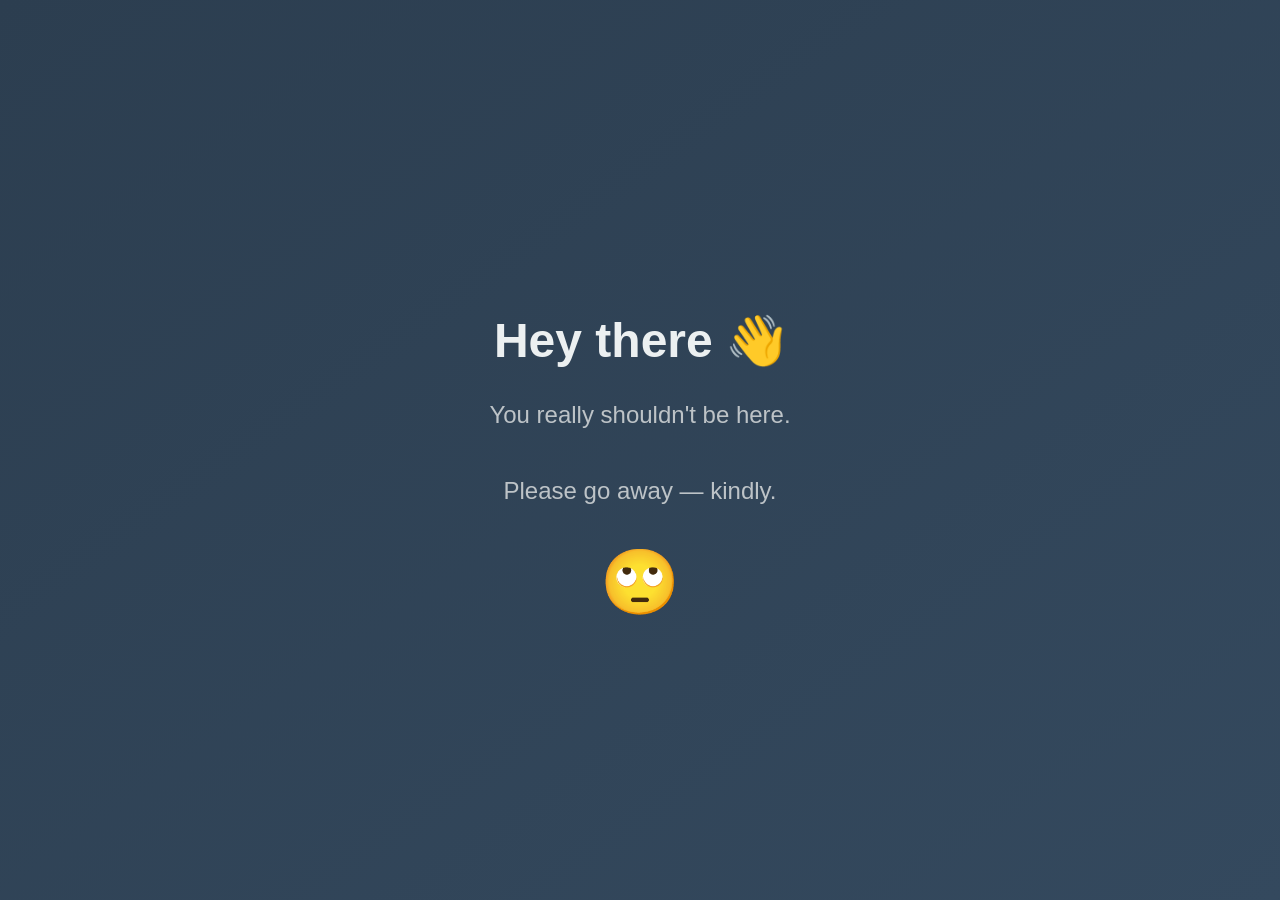
==== index.html @ 0ae99808 "Create index.html Add site" ====
<!DOCTYPE html>
<html lang="en">
<head>
  <meta charset="UTF-8">
  <title>Go Away 👀</title>
  <style>
    body {
      background: linear-gradient(145deg, #2c3e50, #34495e);
      color: #ecf0f1;
      font-family: 'Segoe UI', Tahoma, Geneva, Verdana, sans-serif;
      display: flex;
      align-items: center;
      justify-content: center;
      height: 100vh;
      margin: 0;
      text-align: center;
      flex-direction: column;
    }

    h1 {
      font-size: 3rem;
      margin-bottom: 0.5rem;
    }

    p {
      font-size: 1.5rem;
      color: #bdc3c7;
    }

    .emoji {
      font-size: 4rem;
      margin-top: 1rem;
      animation: blink 3s infinite;
    }

    @keyframes blink {
      0%, 100% { opacity: 1; }
      50% { opacity: 0.3; }
    }
  </style>
</head>
<body>
  <h1>Hey there 👋</h1>
  <p>You really shouldn't be here.</p>
  <p>Please go away — kindly.</p>
  <div class="emoji">🙄</div>
</body>
</html>
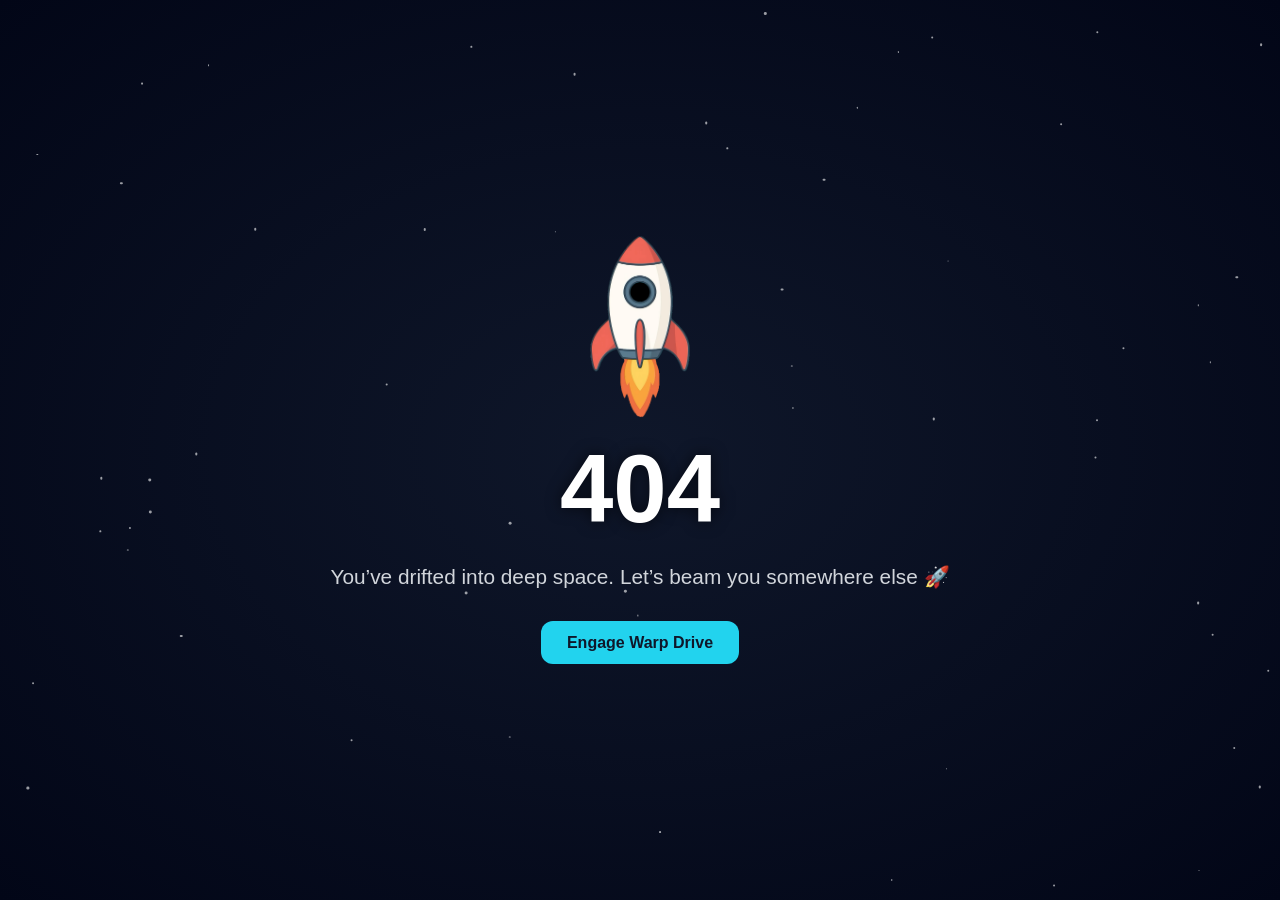
==== commit 00165500: "Improve website, add rocket design with animations" ====
--- a/index.html
+++ b/index.html
@@ -1,48 +1,25 @@
 <!DOCTYPE html>
 <html lang="en">
 <head>
-  <meta charset="UTF-8">
-  <title>Go Away 👀</title>
-  <style>
-    body {
-      background: linear-gradient(145deg, #2c3e50, #34495e);
-      color: #ecf0f1;
-      font-family: 'Segoe UI', Tahoma, Geneva, Verdana, sans-serif;
-      display: flex;
-      align-items: center;
-      justify-content: center;
-      height: 100vh;
-      margin: 0;
-      text-align: center;
-      flex-direction: column;
-    }
-
-    h1 {
-      font-size: 3rem;
-      margin-bottom: 0.5rem;
-    }
-
-    p {
-      font-size: 1.5rem;
-      color: #bdc3c7;
-    }
-
-    .emoji {
-      font-size: 4rem;
-      margin-top: 1rem;
-      animation: blink 3s infinite;
-    }
-
-    @keyframes blink {
-      0%, 100% { opacity: 1; }
-      50% { opacity: 0.3; }
-    }
-  </style>
+<meta charset="UTF-8">
+<meta name="viewport" content="width=device-width, initial-scale=1.0">
+<title>Lost in Space - 404</title>
+<link rel="stylesheet" href="style.css">
 </head>
 <body>
-  <h1>Hey there 👋</h1>
-  <p>You really shouldn't be here.</p>
-  <p>Please go away — kindly.</p>
-  <div class="emoji">🙄</div>
+
+<div class="stars"></div>
+
+<div class="container" id="scene">
+  <!-- Rocket PNG -->
+  <img id="rocket" src="rocket.png" alt="Rocket">
+
+  <h1>404</h1>
+  <p>You’ve drifted into deep space. Let’s beam you somewhere else 🚀</p>
+  <button onclick="warp()">Engage Warp Drive</button>
+</div>
+
+<script src="script.js"></script>
+
 </body>
 </html>
--- a/style.css
+++ b/style.css
@@ -0,0 +1,100 @@
+  body {
+    margin: 0;
+    height: 100vh;
+    overflow: hidden;
+    background: radial-gradient(ellipse at center, #0f172a 0%, #020617 100%);
+    font-family: 'Segoe UI', Tahoma, Geneva, Verdana, sans-serif;
+    color: #f9fafb;
+    display: flex;
+    justify-content: center;
+    align-items: center;
+  }
+
+  .container {
+    text-align: center;
+    z-index: 2;
+    position: relative;
+  }
+
+  h1 {
+    font-size: 6rem;
+    margin: 0;
+    color: #fff;
+    text-shadow: 0 0 15px rgba(0,0,0,0.6);
+  }
+
+  p {
+    font-size: 1.3rem;
+    margin-bottom: 2rem;
+    color: #d1d5db;
+  }
+
+  button {
+    padding: 0.8rem 1.6rem;
+    background: #22d3ee;
+    color: #0f172a;
+    border: none;
+    border-radius: 0.75rem;
+    font-weight: bold;
+    font-size: 1rem;
+    cursor: pointer;
+    transition: transform 0.3s, background 0.3s;
+  }
+
+  button:hover {
+    background: #06b6d4;
+    transform: scale(1.1) rotate(-1deg);
+  }
+
+  #rocket {
+    width: 100px;
+    display: block;
+    margin: 0 auto 1rem;
+    animation: float 2s ease-in-out infinite;
+  }
+
+  /* Animations */
+  @keyframes float {
+    0% { transform: translateY(0); }
+    50% { transform: translateY(-8px); }
+    100% { transform: translateY(0); }
+  }
+
+  @keyframes shake {
+    0%,100%{transform:translateX(0)}
+    20%{transform:translateX(-5px)}
+    40%{transform:translateX(5px)}
+    60%{transform:translateX(-3px)}
+    80%{transform:translateX(3px)}
+  }
+
+  @keyframes launch {
+    from { transform:translateY(0) scale(1); }
+    to { transform:translateY(-200vh) scale(0.5); }
+  }
+
+  /* Stars */
+  .stars {
+    position: absolute;
+    width: 100%;
+    height: 100%;
+    top: 0; left: 0;
+    overflow: hidden;
+    z-index: 1;
+  }
+
+  .stars span {
+    position: absolute;
+    width: 2px;
+    height: 2px;
+    background: #fff;
+    border-radius: 50%;
+    opacity: 0.6;
+    transition: transform 0.1s linear;
+  }
+
+  .warp .stars span {
+    transform: scaleY(20);
+    opacity: 1;
+    transition: transform 1s ease, opacity 1s ease;
+  }
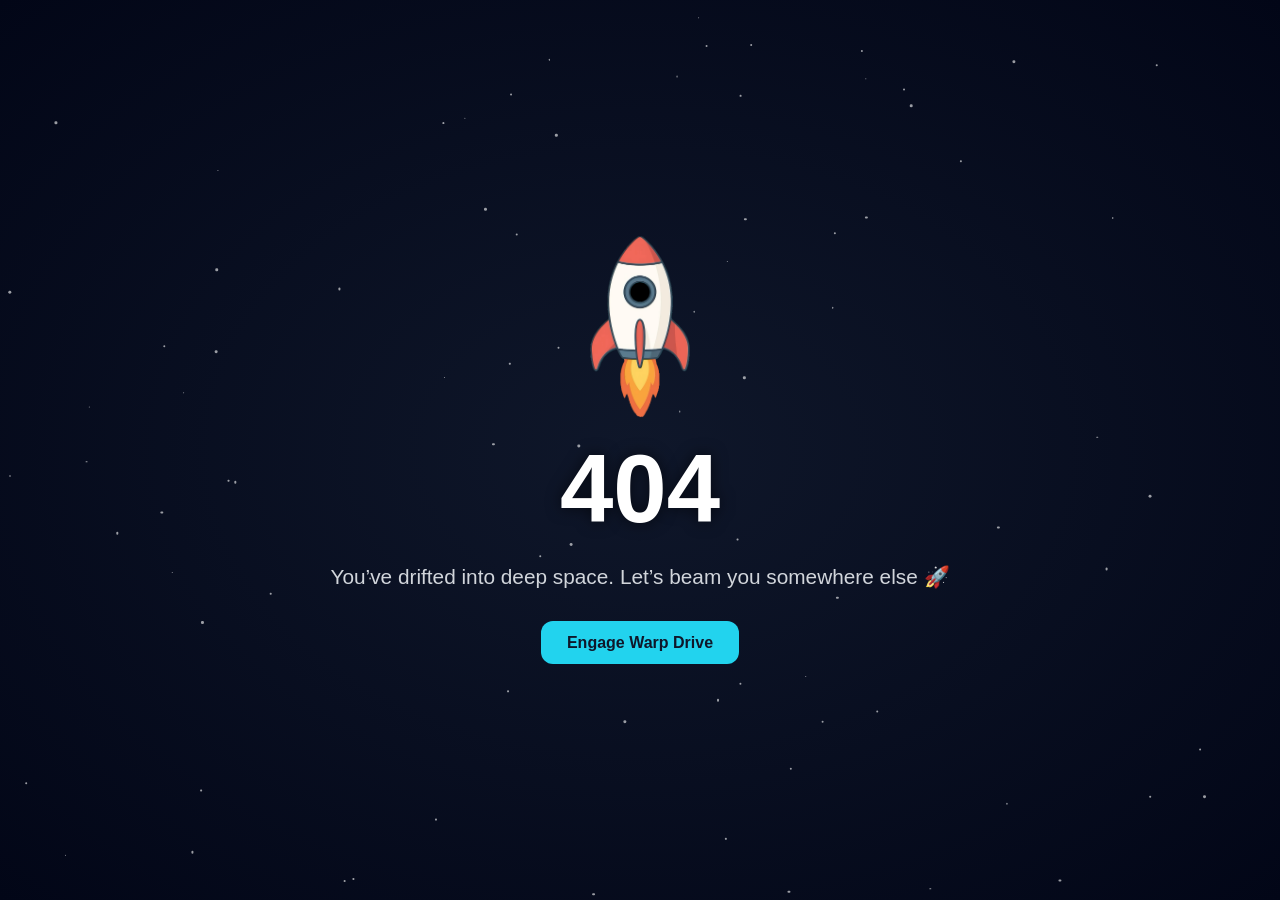
==== commit be83c648: "Add more stars, spin animation, fix rocket bug" ====
--- a/index.html
+++ b/index.html
@@ -12,7 +12,7 @@
 
 <div class="container" id="scene">
   <!-- Rocket PNG -->
-  <img id="rocket" src="rocket.png" alt="Rocket">
+  <img id="rocket" src="rocket.png" alt="Rocket" onclick="spin()">
 
   <h1>404</h1>
   <p>You’ve drifted into deep space. Let’s beam you somewhere else 🚀</p>
--- a/style.css
+++ b/style.css
@@ -1,100 +1,104 @@
-  body {
-    margin: 0;
-    height: 100vh;
-    overflow: hidden;
-    background: radial-gradient(ellipse at center, #0f172a 0%, #020617 100%);
-    font-family: 'Segoe UI', Tahoma, Geneva, Verdana, sans-serif;
-    color: #f9fafb;
-    display: flex;
-    justify-content: center;
-    align-items: center;
-  }
+body {
+  margin: 0;
+  height: 100vh;
+  overflow: hidden;
+  background: radial-gradient(ellipse at center, #0f172a 0%, #020617 100%);
+  font-family: 'Segoe UI', Tahoma, Geneva, Verdana, sans-serif;
+  color: #f9fafb;
+  display: flex;
+  justify-content: center;
+  align-items: center;
+}
 
-  .container {
-    text-align: center;
-    z-index: 2;
-    position: relative;
-  }
+.container {
+  text-align: center;
+  z-index: 2;
+  position: relative;
+}
 
-  h1 {
-    font-size: 6rem;
-    margin: 0;
-    color: #fff;
-    text-shadow: 0 0 15px rgba(0,0,0,0.6);
-  }
+h1 {
+  font-size: 6rem;
+  margin: 0;
+  color: #fff;
+  text-shadow: 0 0 15px rgba(0,0,0,0.6);
+}
 
-  p {
-    font-size: 1.3rem;
-    margin-bottom: 2rem;
-    color: #d1d5db;
-  }
+p {
+  font-size: 1.3rem;
+  margin-bottom: 2rem;
+  color: #d1d5db;
+}
 
-  button {
-    padding: 0.8rem 1.6rem;
-    background: #22d3ee;
-    color: #0f172a;
-    border: none;
-    border-radius: 0.75rem;
-    font-weight: bold;
-    font-size: 1rem;
-    cursor: pointer;
-    transition: transform 0.3s, background 0.3s;
-  }
+button {
+  padding: 0.8rem 1.6rem;
+  background: #22d3ee;
+  color: #0f172a;
+  border: none;
+  border-radius: 0.75rem;
+  font-weight: bold;
+  font-size: 1rem;
+  cursor: pointer;
+  transition: transform 0.3s, background 0.3s;
+}
 
-  button:hover {
-    background: #06b6d4;
-    transform: scale(1.1) rotate(-1deg);
-  }
+button:hover {
+  background: #06b6d4;
+  transform: scale(1.1) rotate(-1deg);
+}
 
-  #rocket {
-    width: 100px;
-    display: block;
-    margin: 0 auto 1rem;
-    animation: float 2s ease-in-out infinite;
-  }
+#rocket {
+  width: 100px;
+  display: block;
+  margin: 0 auto 1rem;
+  animation: float 2s ease-in-out infinite;
+}
 
-  /* Animations */
-  @keyframes float {
-    0% { transform: translateY(0); }
-    50% { transform: translateY(-8px); }
-    100% { transform: translateY(0); }
-  }
+/* Animations */
+@keyframes float {
+  0% { transform: translateY(0); }
+  50% { transform: translateY(-8px); }
+  100% { transform: translateY(0); }
+}
 
-  @keyframes shake {
-    0%,100%{transform:translateX(0)}
-    20%{transform:translateX(-5px)}
-    40%{transform:translateX(5px)}
-    60%{transform:translateX(-3px)}
-    80%{transform:translateX(3px)}
-  }
+@keyframes shake {
+  0%,100%{transform:translateX(0)}
+  20%{transform:translateX(-5px)}
+  40%{transform:translateX(5px)}
+  60%{transform:translateX(-3px)}
+  80%{transform:translateX(3px)}
+}
 
-  @keyframes launch {
-    from { transform:translateY(0) scale(1); }
-    to { transform:translateY(-200vh) scale(0.5); }
-  }
+@keyframes spin {
+  100%{transform:rotate(360deg)}
+}
 
-  /* Stars */
-  .stars {
-    position: absolute;
-    width: 100%;
-    height: 100%;
-    top: 0; left: 0;
-    overflow: hidden;
-    z-index: 1;
-  }
+@keyframes launch {
+  from { transform:translateY(0) scale(1); }
+  to { transform:translateY(-200vh) scale(0.5); }
+}
 
-  .stars span {
-    position: absolute;
-    width: 2px;
-    height: 2px;
-    background: #fff;
-    border-radius: 50%;
-    opacity: 0.6;
-    transition: transform 0.1s linear;
-  }
+/* Stars */
+.stars {
+  position: absolute;
+  width: 100%;
+  height: 100%;
+  top: 0; left: 0;
+  overflow: hidden;
+  z-index: 1;
+}
 
-  .warp .stars span {
-    transform: scaleY(20);
-    opacity: 1;
-    transition: transform 1s ease, opacity 1s ease;
-  }+.stars span {
+  position: absolute;
+  width: 2px;
+  height: 2px;
+  background: #fff;
+  border-radius: 50%;
+  opacity: 0.6;
+  transition: transform 0.1s linear;
+}
+
+.warp .stars span {
+  transform: scaleY(20);
+  opacity: 1;
+  transition: transform 1s ease, opacity 1s ease;
+}
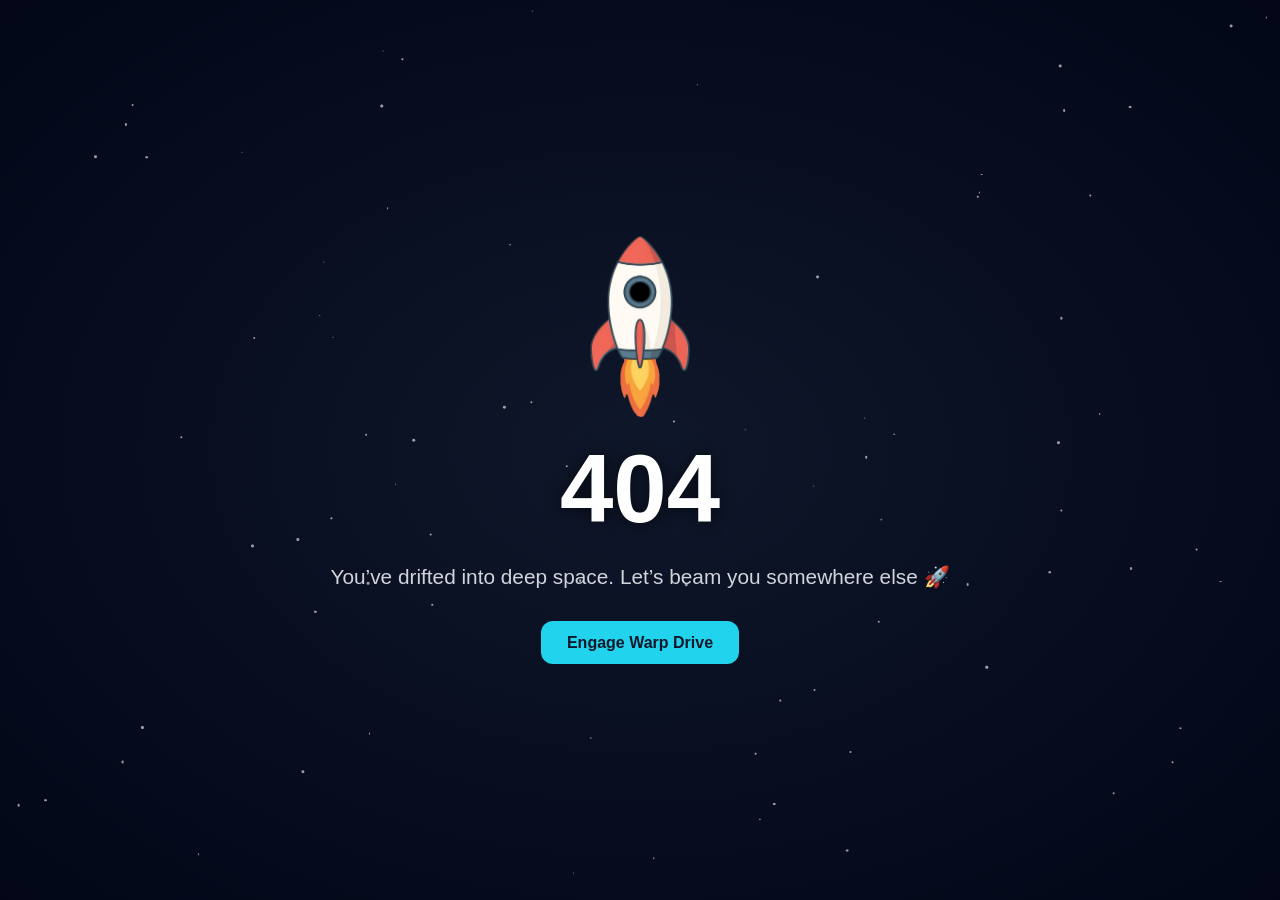
==== commit 2767962d: "Replace window location instead of href" ====
--- a/index.html
+++ b/index.html
@@ -3,6 +3,9 @@
 <head>
 <meta charset="UTF-8">
 <meta name="viewport" content="width=device-width, initial-scale=1.0">
+<meta http-equiv="Cache-Control" content="no-cache, no-store, must-revalidate">
+<meta http-equiv="Pragma" content="no-cache">
+<meta http-equiv="Expires" content="0">
 <title>Lost in Space - 404</title>
 <link rel="stylesheet" href="style.css">
 </head>
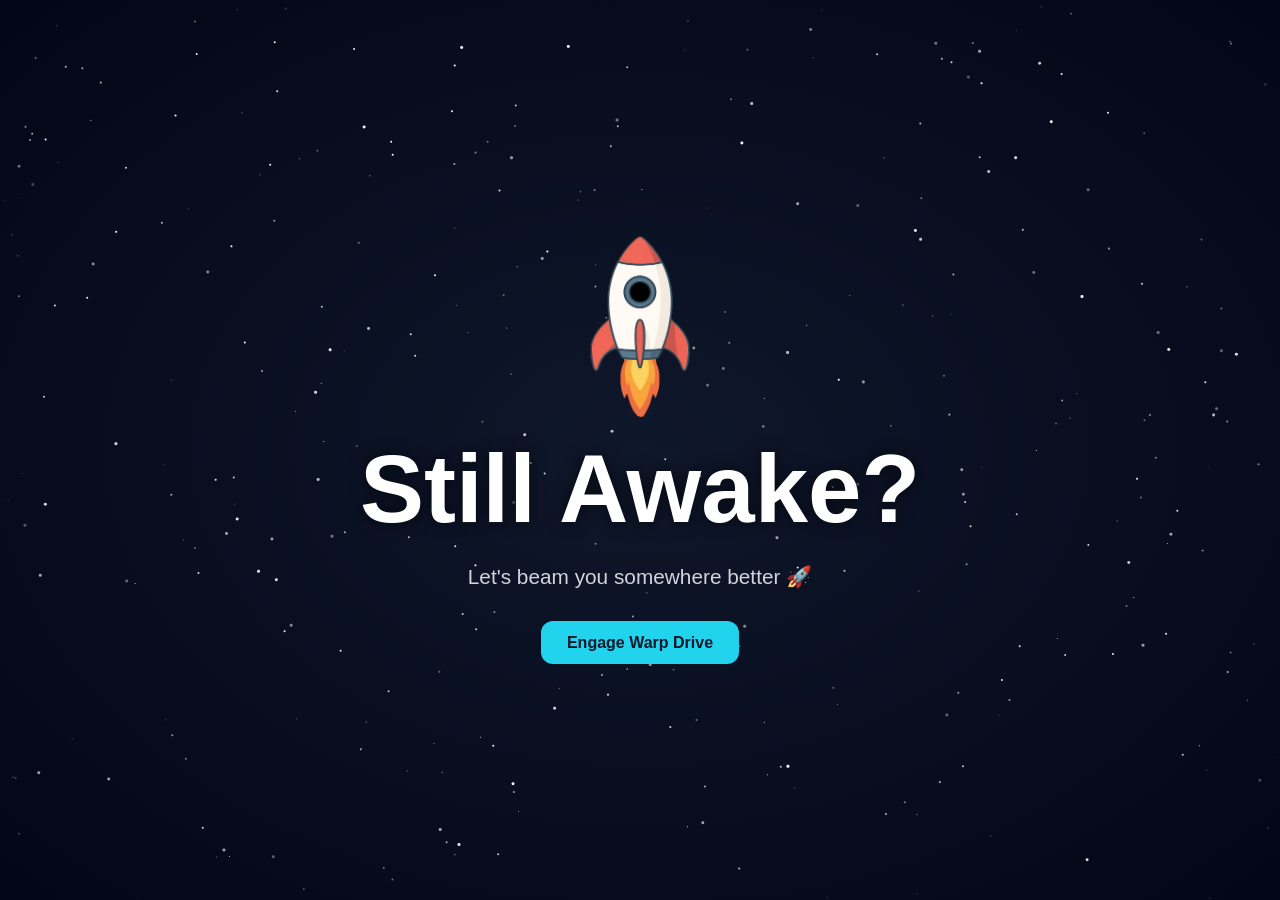
==== commit db3c7ecd: "Add significant improvements and more easter eggs" ====
--- a/index.html
+++ b/index.html
@@ -6,7 +6,7 @@
 <meta http-equiv="Cache-Control" content="no-cache, no-store, must-revalidate">
 <meta http-equiv="Pragma" content="no-cache">
 <meta http-equiv="Expires" content="0">
-<title>Lost in Space - 404</title>
+<title>Deep Space</title>
 <link rel="stylesheet" href="style.css">
 </head>
 <body>
@@ -14,12 +14,17 @@
 <div class="stars"></div>
 
 <div class="container" id="scene">
-  <!-- Rocket PNG -->
   <img id="rocket" src="rocket.png" alt="Rocket" onclick="spin()">
+  <h1 id="headline">∞</h1>
+  <p id="tagline">somewhere in the universe</p>
+  <button>Engage Warp Drive</button>
+</div>
 
-  <h1>404</h1>
-  <p>You’ve drifted into deep space. Let’s beam you somewhere else 🚀</p>
-  <button onclick="warp()">Engage Warp Drive</button>
+<!-- Custom context menu -->
+<div id="ctx-menu">
+  <div onclick="ctxEject()">⏏ Eject Pilot</div>
+  <div onclick="ctxRefuel()">⛽ Refuel</div>
+  <div onclick="document.getElementById('ctx-menu').classList.remove('open')">✕ Cancel</div>
 </div>
 
 <script src="script.js"></script>
--- a/style.css
+++ b/style.css
@@ -8,8 +8,71 @@
   display: flex;
   justify-content: center;
   align-items: center;
-}
-
+  transition: background 1s ease;
+}
+
+/* ── Nebula mode (type "space") ── */
+body.nebula {
+  background: radial-gradient(ellipse at 30% 40%, #1a0533 0%, #0a0118 40%, #020617 100%);
+}
+body.nebula .stars span {
+  box-shadow: 0 0 3px 1px #a855f788;
+}
+body.nebula h1 { color: #d8b4fe; text-shadow: 0 0 30px #a855f7; }
+
+/* ── Rage flash ── */
+#rage-overlay {
+  position: fixed;
+  inset: 0;
+  pointer-events: none;
+  z-index: 15;
+  opacity: 0;
+  background: radial-gradient(ellipse at center, #ff220033 0%, transparent 70%);
+}
+#rage-overlay.active {
+  animation: rageFlash 1.5s ease-in-out forwards;
+}
+@keyframes rageFlash {
+  0%   { opacity: 0; }
+  25%  { opacity: 1; }
+  50%  { opacity: 0.4; }
+  75%  { opacity: 0.9; }
+  100% { opacity: 0; }
+}
+
+/* ── Warp flash overlay ── */
+body::after {
+  content: '';
+  position: fixed;
+  inset: 0;
+  background: transparent;
+  opacity: 0;
+  pointer-events: none;
+  z-index: 10;
+}
+body.warp-active::after {
+  animation: warpFlash 2.8s ease-out forwards;
+}
+@keyframes warpFlash {
+  0%   { opacity: 0; background: radial-gradient(ellipse at center, #22d3ee18 0%, transparent 70%); }
+  35%  { opacity: 1; background: radial-gradient(ellipse at center, #22d3ee28 0%, transparent 65%); }
+  70%  { opacity: 0.6; background: radial-gradient(ellipse at center, #22d3ee18 0%, transparent 60%); }
+  100% { opacity: 0; background: transparent; }
+}
+
+/* ── Hyperspace (konami) ── */
+body.hyperspace {
+  animation: hyperspaceFlash 3s ease-out;
+}
+@keyframes hyperspaceFlash {
+  0%,100% { filter: none; }
+  15%     { filter: hue-rotate(90deg) brightness(1.5); }
+  30%     { filter: hue-rotate(180deg) brightness(2); }
+  50%     { filter: hue-rotate(270deg) brightness(1.8); }
+  70%     { filter: hue-rotate(360deg) brightness(1.3); }
+}
+
+/* ── Layout ── */
 .container {
   text-align: center;
   z-index: 2;
@@ -21,6 +84,7 @@
   margin: 0;
   color: #fff;
   text-shadow: 0 0 15px rgba(0,0,0,0.6);
+  transition: color 0.5s, text-shadow 0.5s;
 }
 
 p {
@@ -39,66 +103,404 @@
   font-size: 1rem;
   cursor: pointer;
   transition: transform 0.3s, background 0.3s;
-}
-
-button:hover {
-  background: #06b6d4;
-  transform: scale(1.1) rotate(-1deg);
-}
-
+  position: relative;
+  overflow: hidden;
+}
+button:hover    { background: #06b6d4; transform: scale(1.1) rotate(-1deg); }
+button:disabled { opacity: 0.5; cursor: not-allowed; transform: none; }
+button::before {
+  content: '';
+  position: absolute;
+  inset: 0;
+  background: linear-gradient(90deg, #a855f7, #22d3ee);
+  transform: scaleX(var(--charge, 0));
+  transform-origin: left;
+  transition: transform 0.04s linear;
+  border-radius: inherit;
+  z-index: 0;
+  opacity: 0.6;
+}
+button span, button > * { position: relative; z-index: 1; }
+button.charging { animation: chargePulse 0.4s ease-in-out infinite alternate; }
+@keyframes chargePulse {
+  from { box-shadow: 0 0 8px #22d3ee88; }
+  to   { box-shadow: 0 0 24px #a855f7cc, 0 0 40px #22d3ee44; }
+}
+
+/* ── Rocket ── */
 #rocket {
   width: 100px;
   display: block;
   margin: 0 auto 1rem;
   animation: float 2s ease-in-out infinite;
-}
-
-/* Animations */
-@keyframes float {
-  0% { transform: translateY(0); }
-  50% { transform: translateY(-8px); }
-  100% { transform: translateY(0); }
-}
-
-@keyframes shake {
-  0%,100%{transform:translateX(0)}
-  20%{transform:translateX(-5px)}
-  40%{transform:translateX(5px)}
-  60%{transform:translateX(-3px)}
-  80%{transform:translateX(3px)}
-}
-
-@keyframes spin {
-  100%{transform:rotate(360deg)}
-}
-
-@keyframes launch {
-  from { transform:translateY(0) scale(1); }
-  to { transform:translateY(-200vh) scale(0.5); }
-}
-
-/* Stars */
+  cursor: pointer;
+  transition: filter 0.3s;
+  /* charge glow ring — driven by JS --charge var */
+}
+#rocket.charging {
+  filter: drop-shadow(0 0 calc(4px + var(--charge, 0) * 20px) #a855f7cc)
+          drop-shadow(0 0 calc(2px + var(--charge, 0) * 10px) #22d3ee88);
+  animation: float 2s ease-in-out infinite, rocketCharge 0.4s ease-in-out infinite alternate !important;
+}
+@keyframes rocketCharge {
+  from { transform: translateY(0) scale(1); }
+  to   { transform: translateY(-4px) scale(1.06); }
+}
+
+/* ── Stars ── */
 .stars {
   position: absolute;
-  width: 100%;
-  height: 100%;
+  width: 100%; height: 100%;
   top: 0; left: 0;
   overflow: hidden;
   z-index: 1;
 }
-
 .stars span {
   position: absolute;
-  width: 2px;
-  height: 2px;
+  width: 2px; height: 2px;
   background: #fff;
   border-radius: 50%;
-  opacity: 0.6;
   transition: transform 0.1s linear;
-}
-
+  left: 0; top: 0;
+}
 .warp .stars span {
-  transform: scaleY(20);
+  transition:
+    transform 1.4s cubic-bezier(0.2, 0, 1, 0.8),
+    width     1.4s cubic-bezier(0.2, 0, 1, 0.8),
+    opacity   1.4s ease;
+  width: 3px !important;
+  height: 80px !important;
+  border-radius: 0 0 50% 50%;
+  opacity: 1 !important;
+  box-shadow: 0 0 6px 1px #22d3ee88, 0 -20px 30px 2px #22d3ee44;
+}
+
+/* ── Warp destination HUD ── */
+#warp-destination {
+  position: fixed;
+  bottom: 15%;
+  left: 50%;
+  transform: translateX(-50%) translateY(20px);
+  text-align: center;
+  opacity: 0;
+  transition: opacity 0.4s ease, transform 0.4s ease;
+  z-index: 20;
+  pointer-events: none;
+}
+#warp-destination.visible { opacity: 1; transform: translateX(-50%) translateY(0); }
+.warp-label {
+  display: block;
+  font-size: 0.7rem;
+  letter-spacing: 0.25em;
+  color: #22d3ee;
+  text-transform: uppercase;
+  margin-bottom: 0.3rem;
+}
+.warp-name {
+  display: block;
+  font-size: 2rem;
+  font-weight: bold;
+  color: #fff;
+  text-shadow: 0 0 20px #22d3ee, 0 0 40px #22d3ee88;
+  letter-spacing: 0.05em;
+}
+
+/* ── Konami message ── */
+   Removed position:fixed top/left centering that was overlapping the headline. */
+#konami-msg {
+  display: block;
+  font-size: 1.3rem;
+  font-weight: bold;
+  color: #fff;
+  text-shadow: 0 0 20px #a855f7, 0 0 60px #a855f788;
+  letter-spacing: 0.1em;
+  opacity: 0;
+  transform: scale(0.8);
+  transition: opacity 0.4s ease, transform 0.4s ease;
+  pointer-events: none;
+  white-space: nowrap;
+  margin-top: 0.5rem;
+  margin-bottom: 0.5rem;
+}
+#konami-msg.visible { opacity: 1; transform: scale(1); }
+
+/* ── Ejected pilot ── */
+#pilot {
+  position: fixed;
+  font-size: 2rem;
+  transform: translate(-50%, -50%);
   opacity: 1;
-  transition: transform 1s ease, opacity 1s ease;
-}+  transition: none;
+  z-index: 25;
+  pointer-events: none;
+}
+#pilot.eject {
+  transition: transform 2.2s cubic-bezier(0.1, 0, 0.6, 1), opacity 1.5s ease-in 0.7s;
+  transform: translate(calc(-50% + 160px), calc(-50% - 260px)) rotate(70deg);
+  opacity: 0;
+}
+
+/* ── Fuel bar ── */
+#fuel-bar {
+  position: fixed;
+  bottom: 10%;
+  left: 50%;
+  transform: translateX(-50%);
+  width: 220px;
+  background: #0f172a;
+  border: 1px solid #22d3ee55;
+  border-radius: 0.5rem;
+  padding: 0.6rem 0.8rem;
+  opacity: 0;
+  transition: opacity 0.3s ease;
+  z-index: 25;
+}
+#fuel-bar.visible { opacity: 1; }
+#fuel-bar span {
+  display: block;
+  font-size: 0.65rem;
+  letter-spacing: 0.2em;
+  color: #22d3ee;
+  text-transform: uppercase;
+  margin-bottom: 0.4rem;
+}
+#fuel-fill {
+  height: 6px;
+  width: 0%;
+  background: linear-gradient(90deg, #22d3ee, #a855f7);
+  border-radius: 3px;
+  transition: width 1.6s cubic-bezier(0.4, 0, 0.2, 1);
+}
+
+/* ── Custom context menu ── */
+#ctx-menu {
+  position: fixed;
+  background: #0f172aee;
+  border: 1px solid #22d3ee44;
+  border-radius: 0.5rem;
+  padding: 0.3rem 0;
+  min-width: 150px;
+  display: none;
+  z-index: 50;
+  backdrop-filter: blur(8px);
+}
+#ctx-menu.open  { display: block; }
+#ctx-menu div {
+  padding: 0.5rem 1rem;
+  font-size: 0.9rem;
+  color: #d1d5db;
+  cursor: pointer;
+  transition: background 0.15s;
+}
+#ctx-menu div:hover { background: #22d3ee18; color: #fff; }
+
+/* ── Brief tag (typed trick labels) ── */
+#brief-tag {
+  position: fixed;
+  top: 12%;
+  left: 50%;
+  transform: translateX(-50%) translateY(-10px);
+  font-size: 0.75rem;
+  font-weight: bold;
+  letter-spacing: 0.2em;
+  color: #22d3ee;
+  text-shadow: 0 0 12px #22d3ee88;
+  opacity: 0;
+  transition: opacity 0.3s ease, transform 0.3s ease;
+  pointer-events: none;
+  z-index: 30;
+  white-space: nowrap;
+}
+#brief-tag.visible { opacity: 1; transform: translateX(-50%) translateY(0); }
+
+/* ── Keyframe animations ── */
+@keyframes float {
+  0%   { transform: translateY(0); }
+  50%  { transform: translateY(-8px); }
+  100% { transform: translateY(0); }
+}
+@keyframes shake {
+  0%,100% { transform: translateX(0); }
+  20%     { transform: translateX(-5px); }
+  40%     { transform: translateX(5px); }
+  60%     { transform: translateX(-3px); }
+  80%     { transform: translateX(3px); }
+}
+@keyframes spin {
+  100% { transform: rotate(360deg); }
+}
+@keyframes launch {
+  from { transform: translateY(0) scale(1); opacity: 1; }
+  to   { transform: translateY(-200vh) scale(0.3); opacity: 0; }
+}
+@keyframes spinFast {
+  0%   { transform: rotate(0deg) scale(1); }
+  50%  { transform: rotate(540deg) scale(1.3); }
+  100% { transform: rotate(1080deg) scale(1); }
+}
+@keyframes wobble {
+  0%   { transform: rotate(0deg); }
+  15%  { transform: rotate(-20deg); }
+  30%  { transform: rotate(15deg); }
+  45%  { transform: rotate(-10deg); }
+  60%  { transform: rotate(6deg); }
+  75%  { transform: rotate(-3deg); }
+  100% { transform: rotate(0deg); }
+}
+@keyframes flip {
+  0%   { transform: rotateY(0deg) scale(1); }
+  50%  { transform: rotateY(180deg) scale(0.7); }
+  100% { transform: rotateY(360deg) scale(1); }
+}
+@keyframes bounce {
+  0%,100% { transform: translateY(0) scale(1); }
+  20%     { transform: translateY(-40px) scale(0.95); }
+  40%     { transform: translateY(0) scale(1.05); }
+  55%     { transform: translateY(-20px) scale(0.98); }
+  70%     { transform: translateY(0) scale(1.02); }
+  85%     { transform: translateY(-8px) scale(1); }
+}
+@keyframes glitch {
+  0%,100% { transform: translate(0,0) skewX(0deg); filter: none; }
+  10%     { transform: translate(-4px, 2px) skewX(-5deg); filter: hue-rotate(90deg) brightness(1.5); }
+  20%     { transform: translate(4px,-2px) skewX(3deg); filter: hue-rotate(180deg); }
+  30%     { transform: translate(-3px,0) skewX(0deg); filter: hue-rotate(270deg) brightness(0.8); }
+  40%     { transform: translate(3px,2px) skewX(-2deg); filter: none; }
+  50%     { transform: translate(0,-4px) skewX(4deg); filter: hue-rotate(120deg) brightness(1.3); }
+  60%     { transform: translate(-2px,2px) skewX(0deg); filter: none; }
+  70%     { transform: translate(2px,0) skewX(-3deg); filter: hue-rotate(200deg); }
+  80%     { transform: translate(0,2px) skewX(2deg); filter: brightness(1.4); }
+  90%     { transform: translate(-1px,-1px) skewX(0deg); filter: none; }
+}
+
+/* ── New trick animations ── */
+@keyframes orbit {
+  0%   { transform: translate(0, 0) rotate(0deg); }
+  25%  { transform: translate(30px, -30px) rotate(90deg) scale(0.8); }
+  50%  { transform: translate(0, -55px) rotate(180deg) scale(0.7); }
+  75%  { transform: translate(-30px, -30px) rotate(270deg) scale(0.8); }
+  100% { transform: translate(0, 0) rotate(360deg) scale(1); }
+}
+@keyframes zigzag {
+  0%   { transform: translate(0, 0); }
+  20%  { transform: translate(30px, -20px); }
+  40%  { transform: translate(-30px, -30px); }
+  60%  { transform: translate(25px, -10px); }
+  80%  { transform: translate(-15px, -5px); }
+  100% { transform: translate(0, 0); }
+}
+@keyframes shrinkGrow {
+  0%,100% { transform: scale(1); }
+  30%     { transform: scale(0.3) rotate(20deg); }
+  60%     { transform: scale(1.4) rotate(-10deg); }
+  80%     { transform: scale(0.9); }
+}
+@keyframes tiltShake {
+  0%,100% { transform: rotate(0deg) translateX(0); }
+  15%     { transform: rotate(-15deg) translateX(-10px); }
+  30%     { transform: rotate(15deg) translateX(10px); }
+  45%     { transform: rotate(-10deg) translateX(-6px); }
+  60%     { transform: rotate(10deg) translateX(6px); }
+  75%     { transform: rotate(-4deg) translateX(-2px); }
+  90%     { transform: rotate(4deg) translateX(2px); }
+}
+@keyframes spiral {
+  0%   { transform: translate(0,0) rotate(0deg) scale(1); }
+  25%  { transform: translate(40px,-20px) rotate(180deg) scale(0.6); }
+  50%  { transform: translate(0,-50px) rotate(360deg) scale(0.3); }
+  75%  { transform: translate(-40px,-20px) rotate(540deg) scale(0.6); }
+  100% { transform: translate(0,0) rotate(720deg) scale(1); }
+}
+@keyframes moonwalk {
+  0%,100% { transform: translateX(0) scaleX(1); }
+  15%     { transform: translateX(25px) scaleX(-1); }
+  30%     { transform: translateX(50px) scaleX(-1); }
+  50%     { transform: translateX(20px) scaleX(-1) rotate(10deg); }
+  70%     { transform: translateX(-10px) scaleX(-1); }
+  85%     { transform: translateX(5px) scaleX(1); }
+}
+@keyframes tinyMode {
+  0%,100% { transform: scale(1); filter: none; }
+  20%     { transform: scale(0.15); filter: brightness(2); }
+  40%     { transform: scale(0.15) translateX(20px); }
+  60%     { transform: scale(0.15) translateX(-20px); }
+  80%     { transform: scale(0.4); }
+}
+
+/* ── HL3 — Half-Life orange, typed in character by character ── */
+h1.hl3-active {
+  color: #f97316 !important;            /* Half-Life orange */
+  text-shadow: 0 0 18px #f97316aa, 0 0 40px #ea580c66 !important;
+  transition: color 0.2s, text-shadow 0.2s, opacity 0.4s ease;
+  font-family: 'Courier New', Courier, monospace;
+  letter-spacing: 0.05em;
+}
+
+/* ── Meteor shower ── */
+.meteor {
+  position: fixed;
+  width: 3px;
+  height: 3px;
+  background: #fff;
+  border-radius: 50%;
+  pointer-events: none;
+  z-index: 5;
+  opacity: 1;
+  box-shadow: 0 0 4px 1px #22d3ee88;
+  transform: translate(0, 0);
+  transition: none;
+}
+.meteor.fall {
+  transition: transform 1s cubic-bezier(0.4, 0, 1, 1), opacity 0.3s ease-in 0.7s;
+  transform: translate(300px, 220px);
+  opacity: 0;
+}
+.meteor::after {
+  content: '';
+  position: absolute;
+  right: 2px;
+  top: 1px;
+  width: 80px;
+  height: 1px;
+  background: linear-gradient(90deg, transparent, #ffffff88);
+  transform-origin: right center;
+}
+
+/* ── God mode (iddqd) ── */
+body.god-mode #rocket {
+  filter: drop-shadow(0 0 12px #ff2200) drop-shadow(0 0 30px #cc0000) !important;
+  animation: godFloat 2s ease-in-out infinite !important;
+}
+@keyframes godFloat {
+  0%,100% { transform: translateY(0) scale(1); }
+  50%      { transform: translateY(-8px) scale(1.05); }
+}
+body.god-mode .stars span {
+  background: #39ff14 !important;
+  box-shadow: 0 0 3px #39ff14;
+}
+/* Doom-red headline — JS swaps text, this drives colour */
+body.god-mode h1 {
+  color: #cc2200 !important;
+  text-shadow: 0 0 8px #ff220066 !important;
+  animation: doomHeadline 0.9s steps(1) infinite;
+}
+@keyframes doomHeadline {
+  0%   { color: #cc2200; }
+  33%  { color: #ff4400; }
+  66%  { color: #ffffff; }
+  100% { color: #cc2200; }
+}
+
+/* ── Infinite ammo mode (idkfa) ── */
+body.ammo-mode #rocket {
+  filter: drop-shadow(0 0 12px #ffd700) drop-shadow(0 0 30px #ffa500) !important;
+  animation: float 2s ease-in-out infinite !important;
+}
+body.ammo-mode h1 {
+  color: #ffd700 !important;
+  text-shadow: 0 0 20px #ffa500 !important;
+}
+body.ammo-mode .stars span {
+  background: #ffd700 !important;
+}
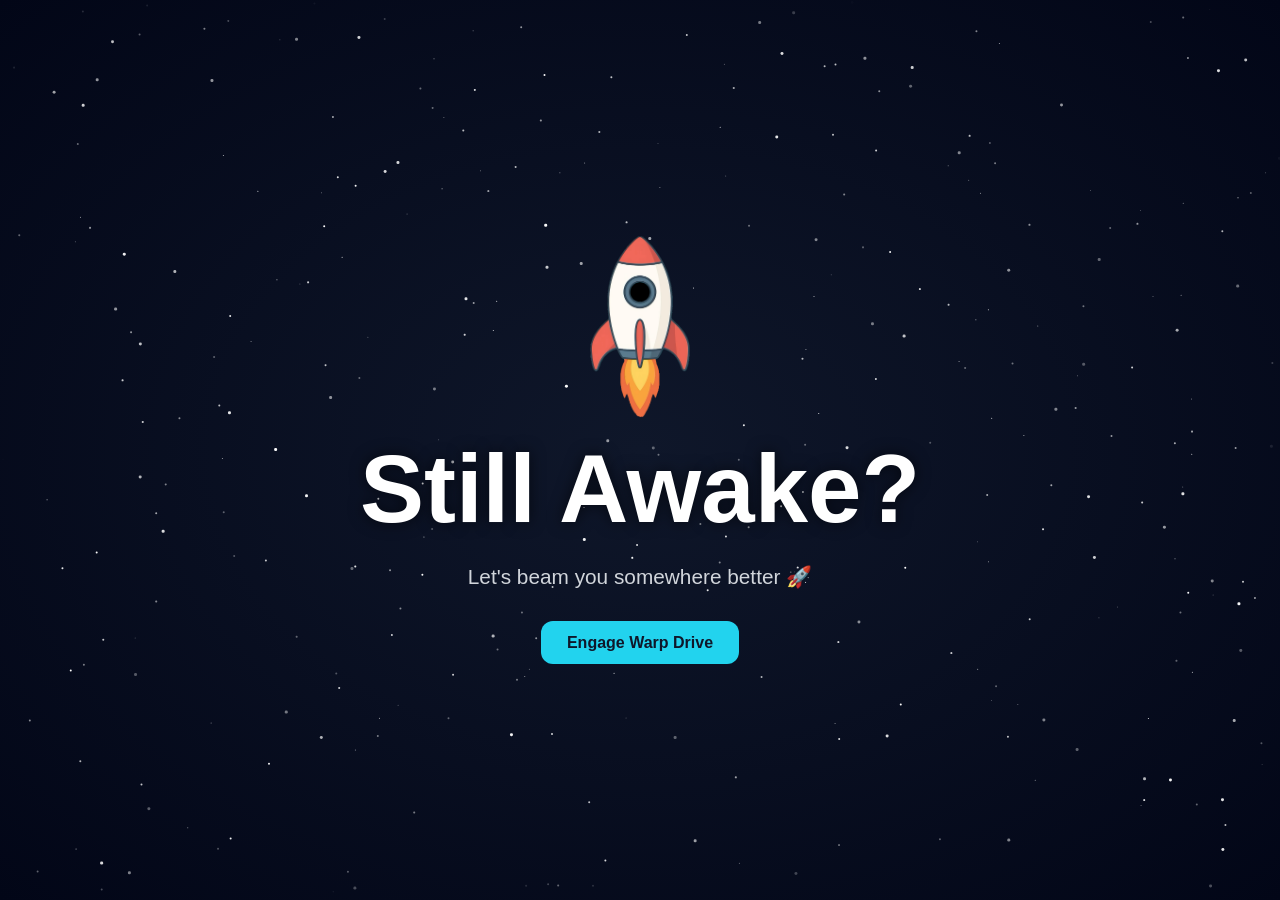
==== commit 7b2d13cb: "Further improvements, fix some bugs. Improve hyperspace" ====
--- a/index.html
+++ b/index.html
@@ -27,6 +27,14 @@
   <div onclick="document.getElementById('ctx-menu').classList.remove('open')">✕ Cancel</div>
 </div>
 
+<div id="hyperspace-overlay">
+  <canvas id="hyperspace-canvas"></canvas>
+  <div id="hyperspace-text">
+    <span class="hs-title">HYPERSPACE</span>
+    <span class="hs-sub">jump drive engaged</span>
+  </div>
+</div>
+
 <script src="script.js"></script>
 
 </body>
--- a/style.css
+++ b/style.css
@@ -18,7 +18,20 @@
 body.nebula .stars span {
   box-shadow: 0 0 3px 1px #a855f788;
 }
-body.nebula h1 { color: #d8b4fe; text-shadow: 0 0 30px #a855f7; }
+body.nebula h1 { 
+	color: #d8b4fe; 
+	text-shadow: 0 0 30px #a855f7;   
+}
+
+body.nebula h1 .wave-char {
+  display: inline-block;
+  animation: wave 1.6s ease-in-out infinite;
+}
+
+@keyframes wave {
+  0%, 100% { transform: translateY(0); }
+  50%       { transform: translateY(-10px); }
+}
 
 /* ── Rage flash ── */
 #rage-overlay {
@@ -61,15 +74,94 @@
 }
 
 /* ── Hyperspace (konami) ── */
-body.hyperspace {
-  animation: hyperspaceFlash 3s ease-out;
-}
-@keyframes hyperspaceFlash {
-  0%,100% { filter: none; }
-  15%     { filter: hue-rotate(90deg) brightness(1.5); }
-  30%     { filter: hue-rotate(180deg) brightness(2); }
-  50%     { filter: hue-rotate(270deg) brightness(1.8); }
-  70%     { filter: hue-rotate(360deg) brightness(1.3); }
+#hyperspace-overlay {
+  position: fixed;
+  inset: 0;
+  z-index: 100;
+  pointer-events: none;
+  opacity: 0;
+  background: #000;
+  display: flex;
+  align-items: center;
+  justify-content: center;
+  flex-direction: column;
+  overflow: hidden;
+}
+#hyperspace-overlay.active {
+  pointer-events: all;
+}
+
+/* Streaking star canvas sits behind the text */
+#hyperspace-canvas {
+  position: absolute;
+  inset: 0;
+  width: 100%;
+  height: 100%;
+}
+
+/* The big central text */
+#hyperspace-text {
+  position: relative;
+  z-index: 2;
+  text-align: center;
+  opacity: 0;
+  transform: scale(0.4);
+  letter-spacing: 0.35em;
+}
+#hyperspace-text .hs-title {
+  display: block;
+  font-size: clamp(2rem, 8vw, 5.5rem);
+  font-weight: 900;
+  color: #fff;
+  text-transform: uppercase;
+  text-shadow:
+    0 0 20px #fff,
+    0 0 60px #22d3ee,
+    0 0 120px #22d3ee88;
+  letter-spacing: 0.3em;
+}
+#hyperspace-text .hs-sub {
+  display: block;
+  font-size: clamp(0.7rem, 2vw, 1rem);
+  color: #22d3ee;
+  text-transform: uppercase;
+  letter-spacing: 0.5em;
+  margin-top: 0.75rem;
+  text-shadow: 0 0 20px #22d3ee;
+}
+
+/* Vignette ring that pulses in */
+#hyperspace-overlay::before {
+  content: '';
+  position: absolute;
+  inset: 0;
+  background: radial-gradient(ellipse at center,
+    transparent 30%,
+    #000a 100%);
+  z-index: 1;
+  pointer-events: none;
+}
+
+@keyframes hsOverlayIn {
+  0%   { opacity: 0; }
+  8%   { opacity: 1; }
+  80%  { opacity: 1; }
+  100% { opacity: 0; }
+}
+@keyframes hsTextIn {
+  0%   { opacity: 0; transform: scale(0.4); }
+  20%  { opacity: 0; transform: scale(0.4); }
+  40%  { opacity: 1; transform: scale(1.05); }
+  55%  { opacity: 1; transform: scale(1); }
+  80%  { opacity: 1; transform: scale(1); }
+  100% { opacity: 0; transform: scale(2.5); }
+}
+@keyframes hsBodyShake {
+  0%,100% { transform: translate(0,0); }
+  20%     { transform: translate(-3px, 2px); }
+  40%     { transform: translate(3px, -2px); }
+  60%     { transform: translate(-2px, 3px); }
+  80%     { transform: translate(2px, -1px); }
 }
 
 /* ── Layout ── */
@@ -205,25 +297,6 @@
   letter-spacing: 0.05em;
 }
 
-/* ── Konami message ── */
-   Removed position:fixed top/left centering that was overlapping the headline. */
-#konami-msg {
-  display: block;
-  font-size: 1.3rem;
-  font-weight: bold;
-  color: #fff;
-  text-shadow: 0 0 20px #a855f7, 0 0 60px #a855f788;
-  letter-spacing: 0.1em;
-  opacity: 0;
-  transform: scale(0.8);
-  transition: opacity 0.4s ease, transform 0.4s ease;
-  pointer-events: none;
-  white-space: nowrap;
-  margin-top: 0.5rem;
-  margin-bottom: 0.5rem;
-}
-#konami-msg.visible { opacity: 1; transform: scale(1); }
-
 /* ── Ejected pilot ── */
 #pilot {
   position: fixed;
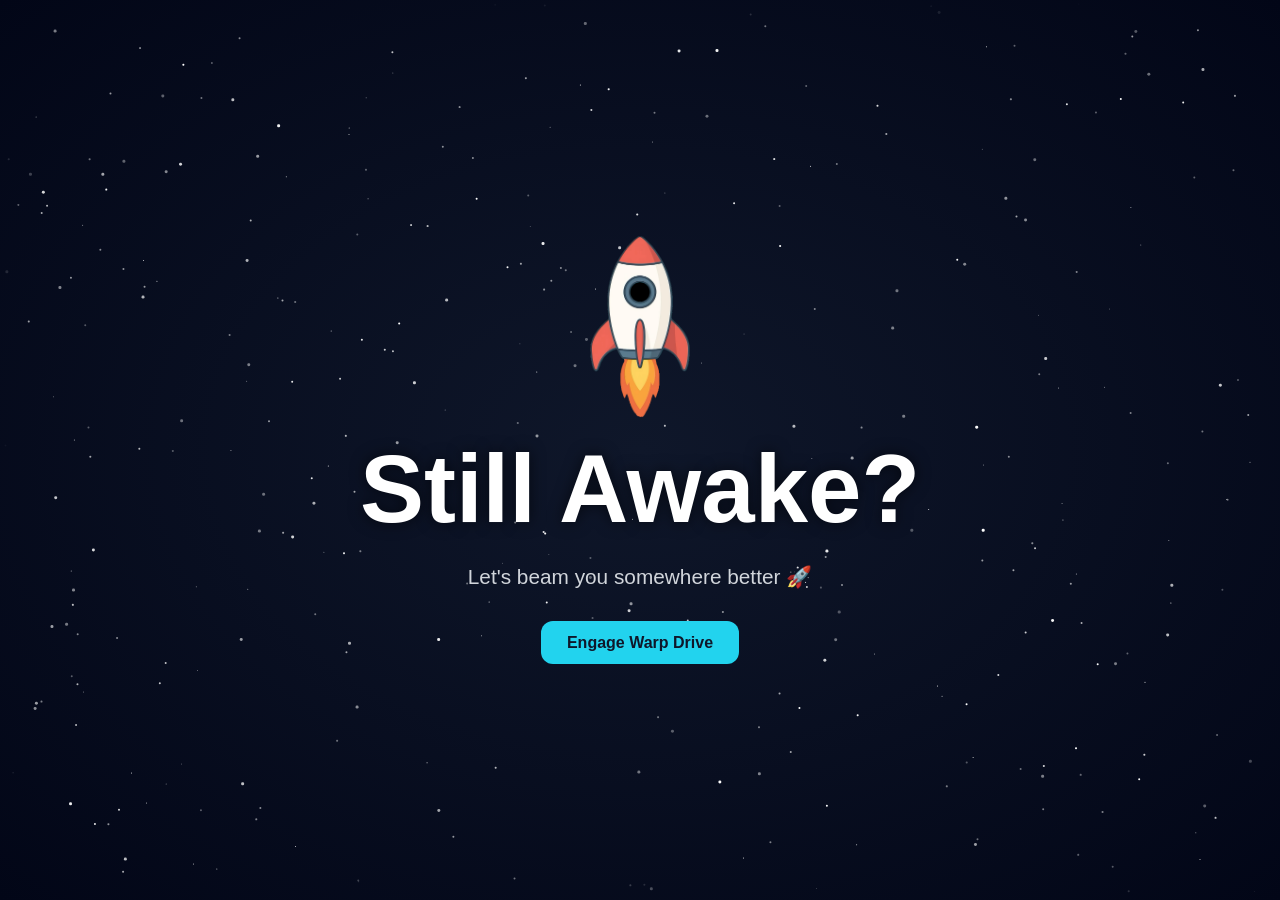
==== commit ce7ce4d3: "Improve meteor shower, block text tricks when runnign" ====
--- a/index.html
+++ b/index.html
@@ -27,6 +27,8 @@
   <div onclick="document.getElementById('ctx-menu').classList.remove('open')">✕ Cancel</div>
 </div>
 
+<canvas id="meteor-canvas"></canvas>
+
 <div id="hyperspace-overlay">
   <canvas id="hyperspace-canvas"></canvas>
   <div id="hyperspace-text">
--- a/style.css
+++ b/style.css
@@ -510,33 +510,13 @@
 }
 
 /* ── Meteor shower ── */
-.meteor {
-  position: fixed;
-  width: 3px;
-  height: 3px;
-  background: #fff;
-  border-radius: 50%;
+#meteor-canvas {
+  position: fixed;
+  inset: 0;
+  width: 100%;
+  height: 100%;
   pointer-events: none;
   z-index: 5;
-  opacity: 1;
-  box-shadow: 0 0 4px 1px #22d3ee88;
-  transform: translate(0, 0);
-  transition: none;
-}
-.meteor.fall {
-  transition: transform 1s cubic-bezier(0.4, 0, 1, 1), opacity 0.3s ease-in 0.7s;
-  transform: translate(300px, 220px);
-  opacity: 0;
-}
-.meteor::after {
-  content: '';
-  position: absolute;
-  right: 2px;
-  top: 1px;
-  width: 80px;
-  height: 1px;
-  background: linear-gradient(90deg, transparent, #ffffff88);
-  transform-origin: right center;
 }
 
 /* ── God mode (iddqd) ── */
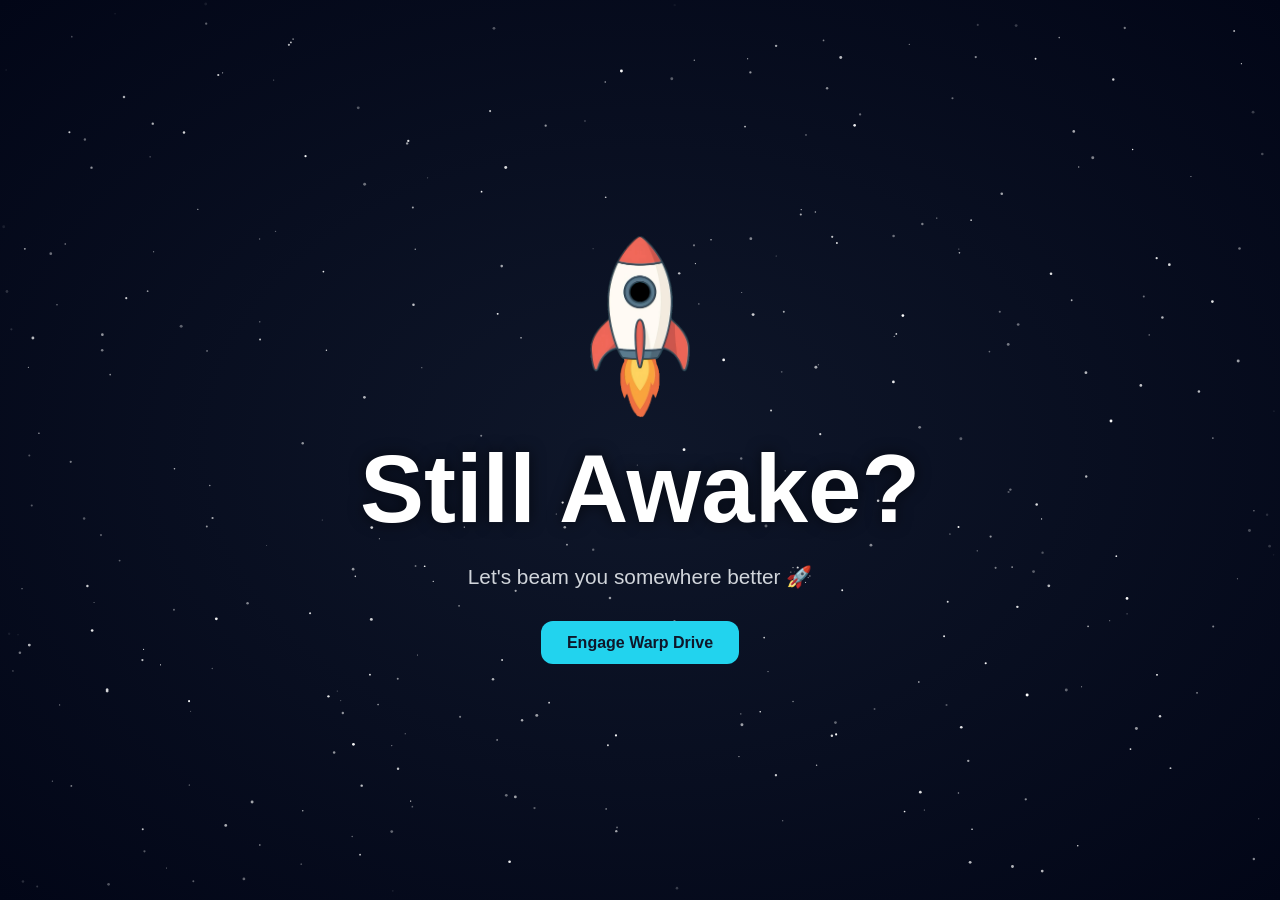
==== commit 4708f29f: "Improve some code, add jojo easter egg" ====
--- a/index.html
+++ b/index.html
@@ -11,7 +11,7 @@
 </head>
 <body>
 
-<div class="stars"></div>
+<canvas id="star-canvas"></canvas>
 
 <div class="container" id="scene">
   <img id="rocket" src="rocket.png" alt="Rocket" onclick="spin()">
--- a/style.css
+++ b/style.css
@@ -15,9 +15,6 @@
 body.nebula {
   background: radial-gradient(ellipse at 30% 40%, #1a0533 0%, #0a0118 40%, #020617 100%);
 }
-body.nebula .stars span {
-  box-shadow: 0 0 3px 1px #a855f788;
-}
 body.nebula h1 { 
 	color: #d8b4fe; 
 	text-shadow: 0 0 30px #a855f7;   
@@ -162,6 +159,48 @@
   40%     { transform: translate(3px, -2px); }
   60%     { transform: translate(-2px, 3px); }
   80%     { transform: translate(2px, -1px); }
+}
+
+/* ── Time stop (JoJo: ZA WARUDO) ── */
+/* Full-screen sepia "frozen time" tint. Sits above the stars but below the
+   headline/tagline, so the swapped-in text stays readable. */
+#timestop-tint {
+  position: fixed;
+  inset: 0;
+  z-index: 1;
+  pointer-events: none;
+  opacity: 0;
+  background:
+    repeating-conic-gradient(from 0deg at 50% 50%,
+      rgba(255, 214, 120, 0.05) 0deg 0.6deg,
+      transparent 0.6deg 3deg),
+    radial-gradient(ellipse at center, rgba(120, 90, 20, 0.18) 0%, rgba(18, 12, 0, 0.6) 100%);
+  transition: opacity 0.4s ease-out;
+}
+#timestop-tint.active { opacity: 1; }
+#timestop-tint.resume { opacity: 0; transition: opacity 0.6s ease-in; }
+/* Quick white flash the instant time stops */
+#timestop-tint::before {
+  content: '';
+  position: absolute;
+  inset: 0;
+  background: #fff;
+  opacity: 0;
+  animation: tsFlash 0.45s ease-out;
+}
+@keyframes tsFlash {
+  0%   { opacity: 0.85; }
+  100% { opacity: 0; }
+}
+
+/* Gold, frozen headline/tagline (JS swaps the text; this drives the look) */
+body.time-stop h1 {
+  color: #ffd76a !important;
+  text-shadow: 0 0 6px #fff, 0 0 22px #ff9d00, 0 0 50px #ff9d0088 !important;
+}
+body.time-stop #tagline {
+  color: #ffe6a8;
+  text-shadow: 0 0 12px #ff9d0088;
 }
 
 /* ── Layout ── */
@@ -239,32 +278,14 @@
   to   { transform: translateY(-4px) scale(1.06); }
 }
 
-/* ── Stars ── */
-.stars {
+/* ── Stars (canvas) ── */
+#star-canvas {
   position: absolute;
-  width: 100%; height: 100%;
-  top: 0; left: 0;
-  overflow: hidden;
+  inset: 0;
+  width: 100%;
+  height: 100%;
   z-index: 1;
-}
-.stars span {
-  position: absolute;
-  width: 2px; height: 2px;
-  background: #fff;
-  border-radius: 50%;
-  transition: transform 0.1s linear;
-  left: 0; top: 0;
-}
-.warp .stars span {
-  transition:
-    transform 1.4s cubic-bezier(0.2, 0, 1, 0.8),
-    width     1.4s cubic-bezier(0.2, 0, 1, 0.8),
-    opacity   1.4s ease;
-  width: 3px !important;
-  height: 80px !important;
-  border-radius: 0 0 50% 50%;
-  opacity: 1 !important;
-  box-shadow: 0 0 6px 1px #22d3ee88, 0 -20px 30px 2px #22d3ee44;
+  pointer-events: none;
 }
 
 /* ── Warp destination HUD ── */
@@ -528,10 +549,6 @@
   0%,100% { transform: translateY(0) scale(1); }
   50%      { transform: translateY(-8px) scale(1.05); }
 }
-body.god-mode .stars span {
-  background: #39ff14 !important;
-  box-shadow: 0 0 3px #39ff14;
-}
 /* Doom-red headline — JS swaps text, this drives colour */
 body.god-mode h1 {
   color: #cc2200 !important;
@@ -554,6 +571,3 @@
   color: #ffd700 !important;
   text-shadow: 0 0 20px #ffa500 !important;
 }
-body.ammo-mode .stars span {
-  background: #ffd700 !important;
-}
